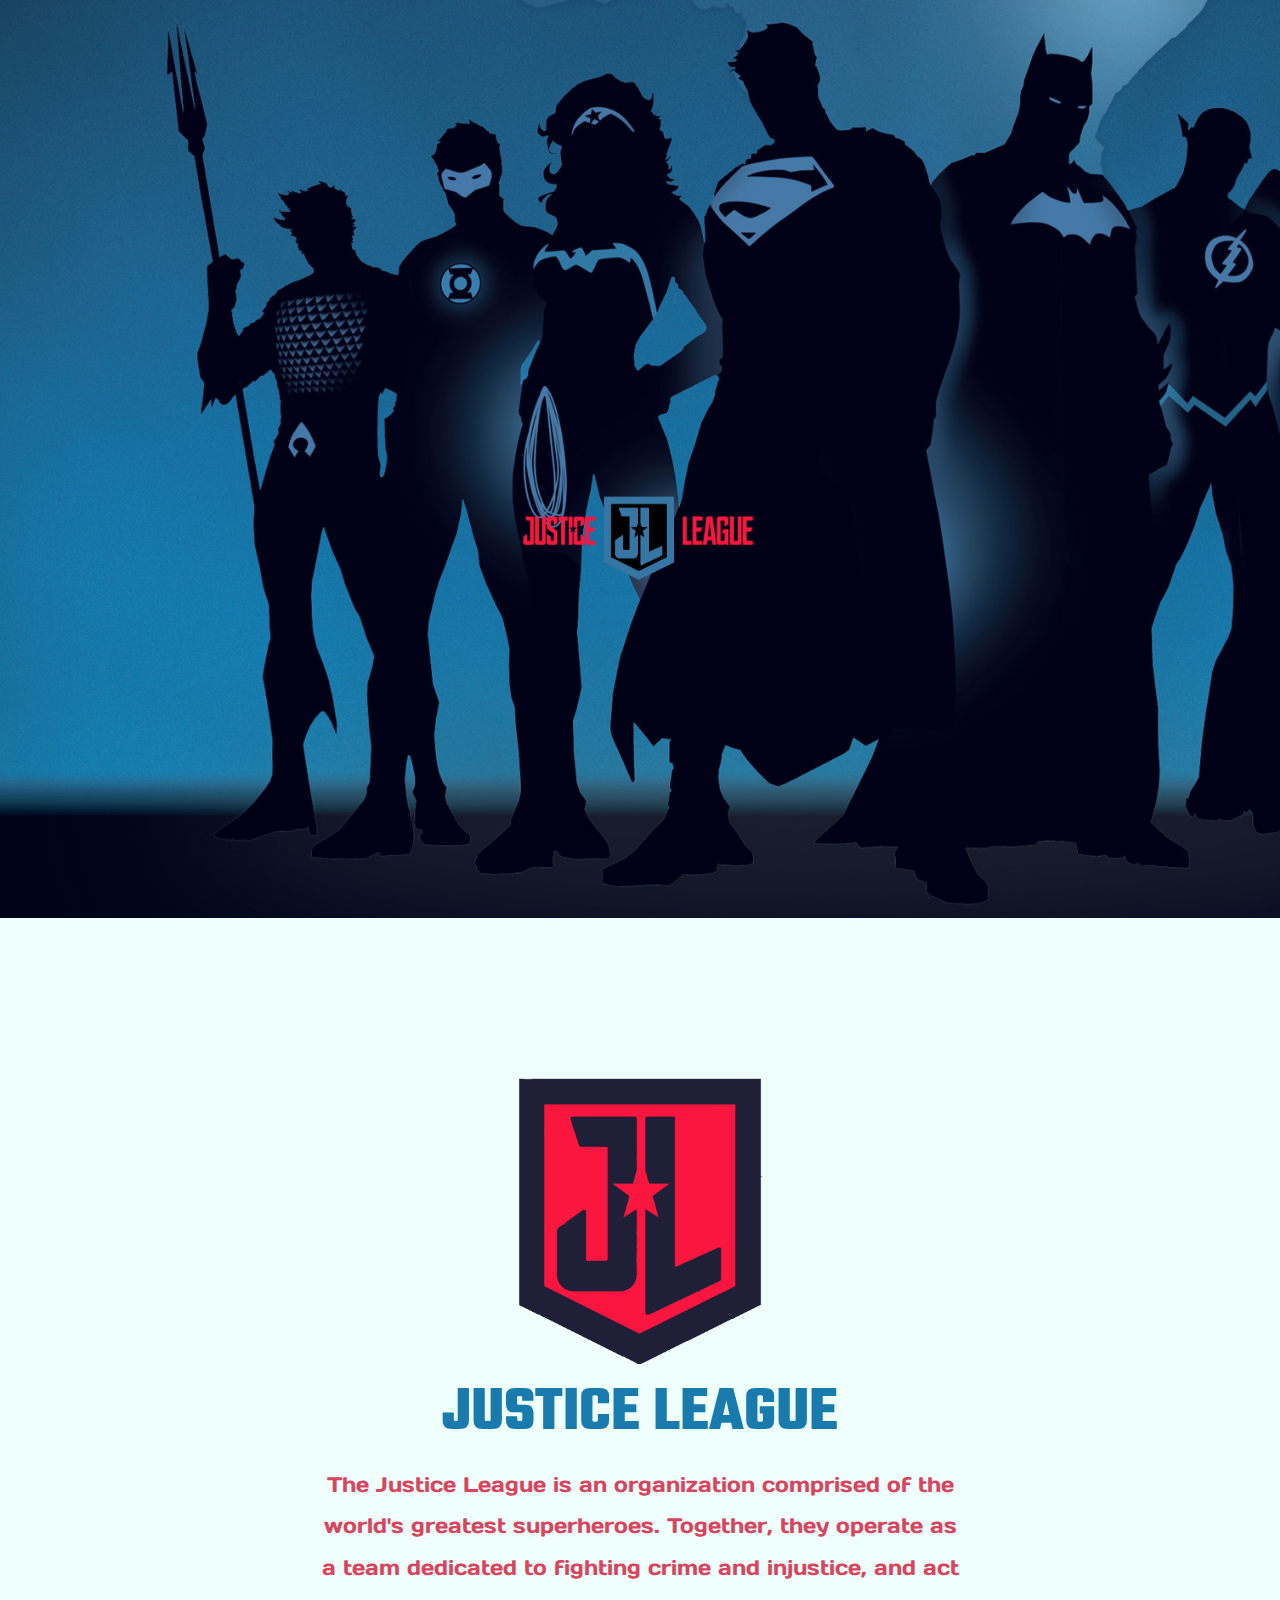
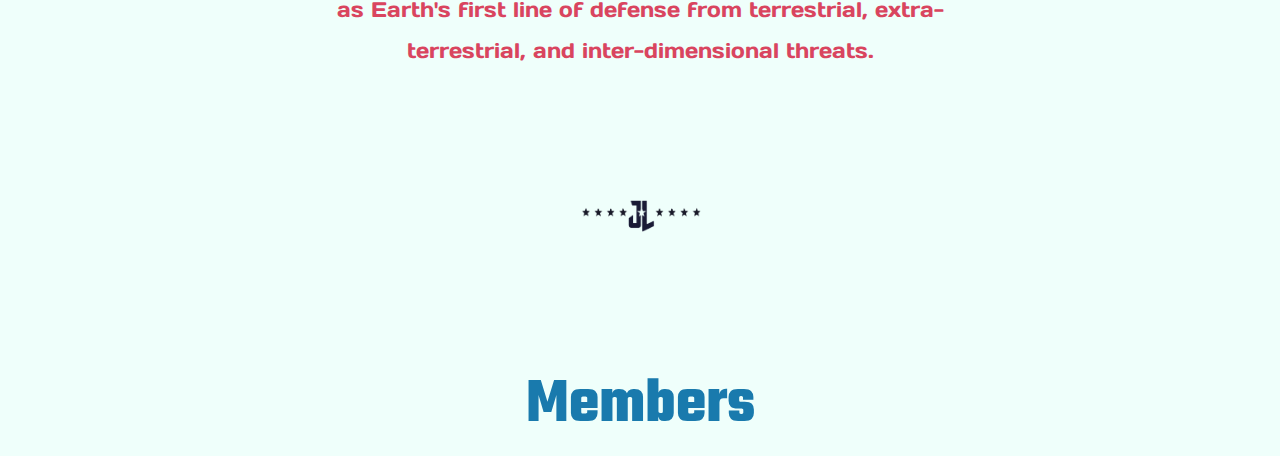
==== index.html @ c7b79321 "Add files via upload" ====
<!DOCTYPE html>
<html lang="en" dir="ltr">

<head>
  <meta charset="utf-8">
  <title>Justice League </title>
  <link rel="stylesheet" href="style.css">
  <link rel="icon" href="favicon.ico">
  <link href="https://fonts.googleapis.com/css2?family=Capriola&family=Days+One&family=Krona+One&family=Teko&display=swap" rel="stylesheet">
</head>

<body>

  <div class="main_img"></div>

<div >
  <img class="centered" src="logo12.png" alt="">

</div>




  <div class="into_1">
    <img class="intro_img" src="intro.png" alt="">
    <h1 class>JUSTICE LEAGUE </h1>
    <p>The Justice League is an organization comprised of the world's greatest superheroes.
      Together, they operate as a team dedicated to fighting crime and injustice,
      and act as Earth's first line of defense from terrestrial, extra-terrestrial, and inter-dimensional threats.</p>
  </div>

<hr>


  <div class="intro_2">
    <h1>Members</h1>



  </div>
  </div>


</body>

</html>
---- style.css ----
html, body {
  height: 101%;
  margin: 0;
  text-align: center;
  background-color: #effffb;
}

hr {
  border: 0;
  height: 2rem;
  background-image: url(hr.png);
  background-repeat: no-repeat;
  background-size: contain;
  background-position: center;
  margin: 8rem;
}

h1 {
  font-family: 'Teko', sans-serif;
  margin: 0;
  color: #197aad;
  font-size: 400%;
  height: 6rem;
}

p {
  line-height: 2;
  font-family: 'Days One', sans-serif;
  color: #d9455f;
  font-size: 130%;
  margin: 0;
}

h3 {
  font-family: 'Krona One', sans-serif;
}

.centered {
  position: absolute;
  top: 60%;
  left: 49.5%;
  transform: translate(-50%, -50%);
  width: 20%;
}

.intro_img {
  padding-top: 10rem;
  position: relative;
  display: inline-block;
  width: 40%;
  margin: auto;
}

.into_1 {
  position: relative;
  margin: auto;
  width: 50%;
}

.into_2 {}

.main_img {
  background-image: url("jla.jpg");
  width: 100%;
  height: 100%;
  background-repeat: no-repeat;
  background-size: cover;
}
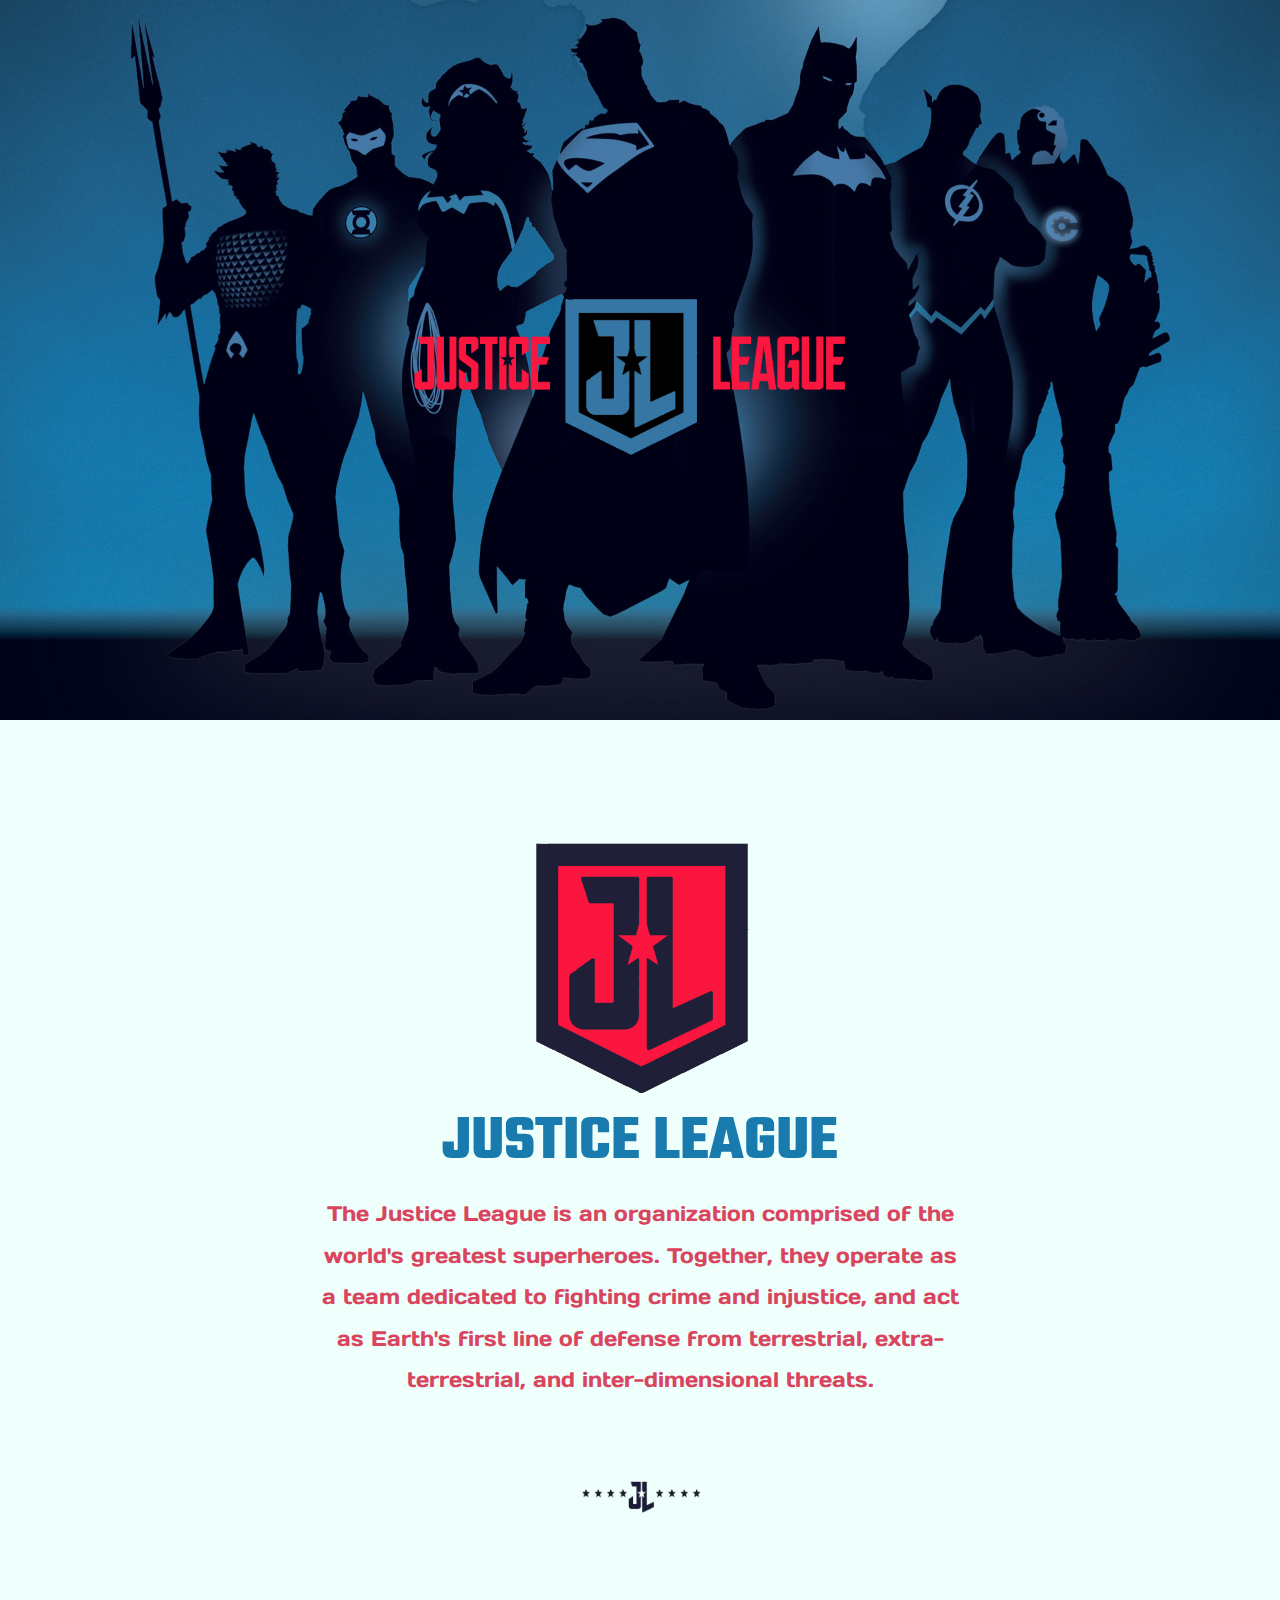
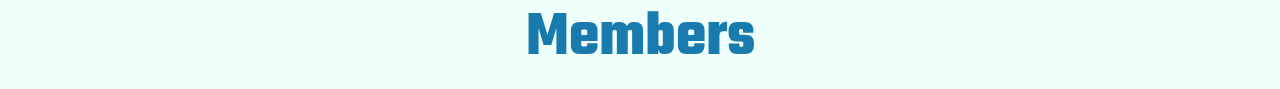
==== commit a97dddbc: "Add files via upload" ====
--- a/index.html
+++ b/index.html
@@ -11,25 +11,23 @@
 
 <body>
 
-  <div class="main_img"></div>
+  <div class="first_c">
 
-<div >
-  <img class="centered" src="logo12.png" alt="">
-
-</div>
+      <img class="img" src="jla.jpg" alt="" width= "100%">
+      <img class="cent" src="logo12.png" alt="">
+      <img class="intro_img" src="intro.png" alt="">
+  </div>
 
 
 
-
-  <div class="into_1">
-    <img class="intro_img" src="intro.png" alt="">
-    <h1 class>JUSTICE LEAGUE </h1>
+  <div class="second_c">
+    <h1 >JUSTICE LEAGUE </h1>
     <p>The Justice League is an organization comprised of the world's greatest superheroes.
       Together, they operate as a team dedicated to fighting crime and injustice,
       and act as Earth's first line of defense from terrestrial, extra-terrestrial, and inter-dimensional threats.</p>
   </div>
 
-<hr>
+  <hr>
 
 
   <div class="intro_2">
--- a/style.css
+++ b/style.css
@@ -1,18 +1,20 @@
 html, body {
-  height: 101%;
   margin: 0;
   text-align: center;
   background-color: #effffb;
 }
 
 hr {
+
+
   border: 0;
   height: 2rem;
   background-image: url(hr.png);
   background-repeat: no-repeat;
   background-size: contain;
   background-position: center;
-  margin: 8rem;
+  margin: 5rem 0 5rem;
+
 }
 
 h1 {
@@ -36,33 +38,44 @@
 }
 
 .centered {
-  position: absolute;
-  top: 60%;
-  left: 49.5%;
-  transform: translate(-50%, -50%);
-  width: 20%;
+  position: relative;
+  margin: auto;
+  width: 25rem;
+  bottom: 30rem;
+  right: 1rem;
+}
+.cent {
+
+  position: relative;
+  margin: auto;
+  width: 30rem;
+  bottom: 33rem;
+  left: 6rem;
 }
 
+
 .intro_img {
-  padding-top: 10rem;
+
+
   position: relative;
-  display: inline-block;
-  width: 40%;
+  bottom:0;
+right:15rem;
+  width: 14rem;
   margin: auto;
+
 }
 
-.into_1 {
-  position: relative;
+.second_c {
+
   margin: auto;
   width: 50%;
 }
 
 .into_2 {}
 
-.main_img {
-  background-image: url("jla.jpg");
-  width: 100%;
-  height: 100%;
-  background-repeat: no-repeat;
-  background-size: cover;
+.first_c {
+
+  width:auto;
+  height:auto;
+
 }
